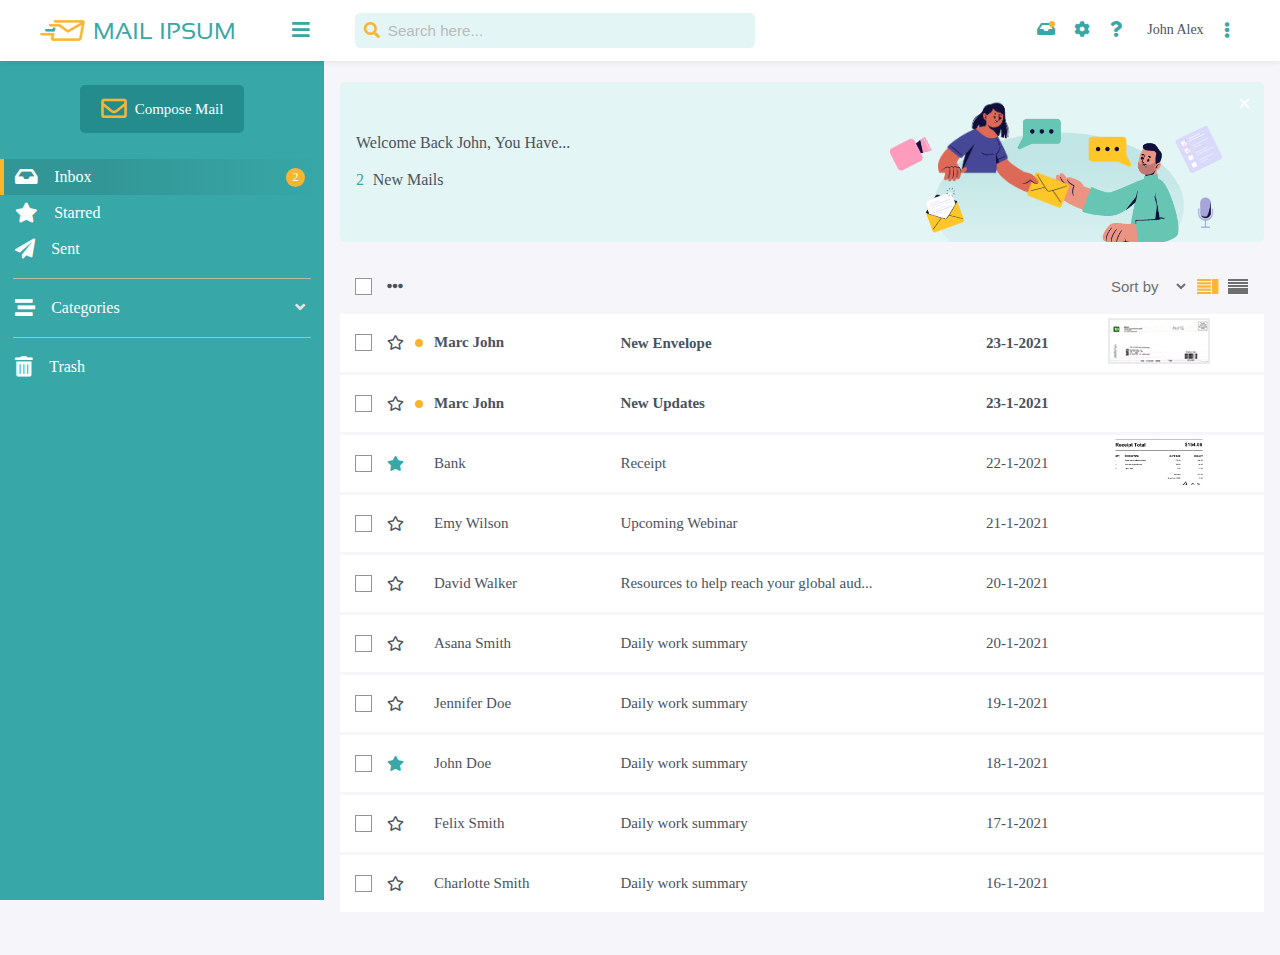
==== index.html @ b6749c0c "first commit" ====
<!DOCTYPE html>
<html lang="en" dir="ltr">

<head>
    <meta charset="UTF-8">
    <meta http-equiv="X-UA-Compatible" content="IE=edge">
    <meta name="viewport" content="width=device-width, initial-scale=1.0">
    <link rel="stylesheet" href="./Style/index.css" />
    <link rel="stylesheet" href="./Assets/fontawesome-free-5.15.4-web/css/all.min.css" />
    <title>Mail Ipsum</title>
</head>

<body>  
    <!-- app root -->
    <div id="app">
            <!-- header -->
            <header class="header">
                <div class="header--inner flex-row-center">
                    <div class="logo--box flex-row-center">
                        <div class="logo--box--inner flex-row">
                            <img class="logo" src="./Assets/Electron-Builder.png" alt="logo" />
                            <span>Mail Ipsum</span>  
                        </div>
                        <label class="nav--toggler with__active__effect" type="checkbox" for="navToggler" name="navToggler">
                            <i class="fas fa-bars"></i>
                        </label>
                    </div>
                    <div class="header--toolbox--nav flex-row">
                        <div class="header--middle flex-row-center">
                            <form class="search--bar">
                                <i class="fas fa-search"></i>
                                <input type="text" autocomplete="true" spellcheck="true" id="searchBar" placeholder="Search here..." />
                            </form>
                        </div>
                        <div class="header--right flex-row-center">
                            <nav class="header--nav">
                                <ul class="flex-row-center">
                                    <li><a href="#"><i class="fas fa-inbox notified"></i></a></li>
                                    <li><a href="#"><i class="fas fa-cog"></i></a></li>
                                    <li><a href="#"><i class="fas fa-question"></i></a></li>
                                </ul>
                            </nav>
                            <div class="user--info flex-row-center">
                                <span>John Alex</span>
                                <i class="fas fa-ellipsis-v with__active__effect"></i>
                            </div>
                        </div>  
                    </div>
                </div>
            </header> 

        <main id="appLayout" class="flex-row">
                <!-- nav toggler -->
                <input type="checkbox" id="navToggler" name="navToggler" />
            <!-- sidebar -->
            <aside id="sidebar">
                <div class="sidebar--top">
                    <div class="sidebar--top--inner flex-row">
                        <button><i class="far fa-envelope"></i> <span>Compose Mail</span></button>   
                    </div>
                </div>
                <nav class="sidebar--nav">
                    <ul class="nav--group">
                        <li class="active__route">
                            <a href="#">
                                <i class="fas fa-inbox"></i>
                                <span>Inbox</span>
                            </a>
                            <span class="notifications__count"><i>2</i></span>
                        </li>
                        <li>
                            <a href="#">
                                <i class="fas fa-star"></i>
                                <span>Starred</span>
                            </a>
                            <span class="notifications__count"></span>
                        </li>
                        <li>
                            <a href="#">
                                <i class="fas fa-paper-plane"></i>
                                <span>Sent</span>
                            </a>
                            <span class="notifications__count"></span>
                        </li>
                    </ul>
                    <div class="nav--divider"></div>
                    <ul class="nav--group">
                        <li class="collapsable--nav--list">
                            <div id="categoriesCollapser" class="flex-row-center">
                                    <a href="#">
                                        <i class="fas fa-stream"></i> 
                                        <span>Categories</span>
                                    </a>
                                    <span >
                                       <span class="notifications__count"></span>  
                                       <i class="fas fa-angle-down categories--expansion--indicator"></i>    
                                    </span>
                            </div>

                            <ul class="categories--nested--list">
                                <li><a href="#">social</a></li>
                                <li><a href="#">updates</a></li>
                                <li><a href="#">Forums</a></li>
                                <li><a href="#">Promotions</a></li>
                            </ul>
                        </li>
                    </ul>
                    <div class="nav--divider"></div>
                    <ul class="nav--group">
                        <li>
                            <a href="#">
                                <i class="fas fa-trash-alt"></i>
                                <span>Trash</span>
                            </a>
                            <span class="notifications__count"></span>
                        </li>
                    </ul>
                </nav>
            </aside>
            <!-- screens -->
            <section id="screens">
                <div class="screens--inner">
                    <!-- message alert -->
                    <div class="msg--alert flex-row"> 
                        <span class="close__alert">&times;</span>
                        <div class="message--text">
                            <p>
                                <strong>Welcome Back John,</strong>
                                You have...
                            </p>
                            <br />
                            <p>
                                <strong class="highlight">2</strong>  
                                New Mails
                            </p>
                        </div>
                        <div class="message--art">
                            <div class="art--circle">
                                <img class="art__msg__woman" alt="" src="./Assets/958ec0eab3eb37adb05990e3848cdf75.png"/>
                                <img class="art__msg__man" alt="" src="./Assets/060139968bece9aef2ef6c5a37c07486.png"/>
                                <img class="art__woman" alt="" src="./Assets/531dca65ab46dd3497db791d394683af.png"/>
                                <img class="art__man" alt="" src="./Assets/079ce535c5fac0b1ce00e9073f31480f.png"/>
                                <img class="art__msg__evelope" alt="" src="./Assets/a2243d018b46805623d3606b695251f4.png"/>
                                <img class="art__cam" alt="" src="./Assets/89f99aacda6576ec91ab957ff9654a57.png"/>
                                <img class="art__notes" alt="" src="./Assets/7ec743c0b4843f529fd54a1ffdb56cbe.png">
                                <img class="art__mic" alt="" src="./Assets/1afcfb9bcef2c232f504c30275015518.png">
                            </div>
                        </div>
                    </div>
                    <!-- grid -->
                    <div id="grid">
                        <div class="grid--inner">
                            <div class="grid--header grid-row flex-row">
                                <div class="gr--header--left flex-row-center">
                                    <input type="checkbox" name="grid--checkbox" />
                                    <i class="fas fa-ellipsis-h"></i>
                                </div>
                                <div class="gr--header--right flex-row-center">
                                    <select >
                                        <option disabled selected>Sort by</option>
                                        <option>option #1</option>
                                        <option>option #2</option>
                                    </select>
                                    <div class="sort--btns flex-row">
                                        <a href="./index.html">
                                            <img src="./Assets/e0958343efb0f6c6346195f4654121c8.png" alt="sort up"/> 
                                        </a>
                                       <a href="./Static/index2.html">
                                            <img src="./Assets/641b4a4e8b73e8cda65ac38c469f146d.png" alt="sort down"/>
                                       </a>
                                    </div>
                                </div>
                            </div>
                            <div >
                                <table id="gridData">
                                    <tbody data-grid-type="1" class="grid--body">
                                          <!-- data is statically generated from fixtures -->
                                    </tbody>
                                </table>
                            </div>
                        </div>
                    </div>
                </div>
            </section>
        </main>  

    </div>
    <!-- Scripts -->
    <script defer src="./Scripts/script.js" ></script>
</body>

</html>
---- Style/index.css ----
@import url(../Assets/Fonts/fonts.css);
* {
  padding: 0;
  margin: 0;
}

*,
*:before,
*:after {
  -webkit-box-sizing: border-box;
          box-sizing: border-box;
}

html {
  line-height: 1.15;
  -webkit-text-size-adjust: 100%;
}

html,
body {
  height: 100%;
  width: 100%;
}

body,
#app {
  background-color: var(--more-lighter-gray);
  -webkit-user-select: none;
     -moz-user-select: none;
      -ms-user-select: none;
          user-select: none;
  min-height: 100vh;
  overflow-x: hidden;
  font-family: Fira Sans, sans-serif;
}

/* Root */
:root {
  /* Paddings */
  --desktop-padding-top: 80px;
  --desktop-padding-bottom: 30px;
  --padding-sides: 9vw;
  /* margins */
  --default-layout-size: 324px;
  --minimized-layout-size: 50px;
  --player-height-size: 80px;
  /* heights */
  --height-header: 50px;
  /* colors */
  --primary-clr: #38A7A7;
  --secondary-clr: #E4F5F5;
  --tertiary-clr: #F9B52E;
  --quaternary-clr: #ffffff;
  --dark-gray: #B8B8B8;
  --ultra-white: #fff;
  --ultra-black: #000;
  --gray: #dbdbdb;
  --light-gray: #bababa;
  --lighter-gray: #e4e4e4;
  --more-lighter-gray: #F6F6FA;
  --text-gray: #74706b;
  --text-black: #4a525f;
  --text-dark-black: #363636;
  --dark-green: #248C8C;
  --light-red: #ed4956;
  --light-primary-clr: rgba(49, 194, 124, 0.12);
  --transparent-black: rgba(0, 0, 0, 0.1);
  --dark-yellow: rgb(66, 62, 3);
  /* letter spacing */
  --spacing: 0.25rem;
  /* border radius */
  --radius: 0.5rem;
  --radius-curved: 1.5rem;
  --main-radius: 5px;
  /* font-sizes */
  /* static */
  --font-size-sm: 14px;
  /* responsize */
  --font-size-x-small: 0.75em;
  --font-size-small: 0.875em;
  --font-size-medium: 0.95em;
  --font-size-medium-x: 1.2em;
  --font-size-large: 1.25em;
  --font-size-x-large: 1.5em;
  --font-size-xx-large: 1.6rem;
  --font-size-xxx-large: 1.8em;
  /* font weights */
  --font-weight: 400;
  --font-weight-medium: 500;
  --font-weight-heavy: 700;
  --font-weight-x-heavy: 900;
  /* font families */
  --font-fam-main: serif;
  /* transitions */
  --transition-mild: 500ms ease all;
  --transition-medium: all 1s ease;
  --transition-normal: all 0.3s linear;
  --row-transition-3s: 0.3s linear;
  --row-transition-2s: 0.2s linear;
  /* font families */
  --main-font-fam: "Roboto", "sans-serif";
  --sansation-font-fam: "Sansation", "sans-serif";
  /* shadows */
  --header-shadow: 0 1px 6px rgba(0, 0, 0, 0.08);
  --slight-shadow: 0 1px 15px rgba(0, 0, 0, 0.08);
  --light-shadow: 0 5px 15px rgba(0, 0, 0, 0.1);
  --dark-shadow: 0 5px 15px rgba(0, 0, 0, 0.2);
  /* z-index's */
  --z-header-close-btn: 10;
  --z-header: 150;
  --z-sidebar: 100;
  --z-modal-backdrop: 300;
  --z-modal-inner: 350;
}

/* themes */
/* Global classes */
img {
  overflow: hidden;
}

h1,
h2,
h3,
h4,
h5,
h6 {
  font-style: normal;
  font-family: var(--main-font-fam);
  margin-top: 0;
}

h1,
h2,
h3,
h4,
h5,
h6,
p,
strong,
span,
i {
  font-family: var(--main-font-fam);
  color: var(--text-black);
}

.modal--backdrop {
  position: fixed;
  inset: 0 0;
  width: 100%;
  height: 100vh;
  background-color: rgba(0, 0, 0, 0.5);
}

.flex-row {
  display: -webkit-box;
  display: -ms-flexbox;
  display: flex;
  -webkit-box-orient: horizontal;
  -webkit-box-direction: normal;
      -ms-flex-direction: row;
          flex-direction: row;
}

.flex-row-center {
  display: -webkit-box;
  display: -ms-flexbox;
  display: flex;
  -webkit-box-orient: horizontal;
  -webkit-box-direction: normal;
      -ms-flex-direction: row;
          flex-direction: row;
  -webkit-box-align: center;
      -ms-flex-align: center;
          align-items: center;
}

.flex-column {
  display: -webkit-box;
  display: -ms-flexbox;
  display: flex;
  -webkit-box-orient: vertical;
  -webkit-box-direction: normal;
      -ms-flex-direction: column;
          flex-direction: column;
}

.disabled {
  cursor: not-allowed;
  opacity: 0.5;
}

.with__active__effect:active {
  background-color: var(--secondary-clr);
  border-radius: 0.2rem;
}

.highlight {
  color: var(--primary-clr);
}

table {
  border-collapse: collapse;
  margin: 0;
  padding: 0;
  width: 100%;
}

/* --xx-- Global classes end --xx-- */
#app #navToggler {
  display: none;
}

#app #navToggler:checked + aside#sidebar {
  width: var(--minimized-layout-size) !important;
}

@media only screen and (min-width: 670px) {
  #app #navToggler:checked + aside#sidebar .sidebar--nav .nav--group span, #app #navToggler:checked + aside#sidebar .sidebar--top .sidebar--top--inner {
    display: none;
  }
  #app #navToggler:checked + aside#sidebar .categories--nested--list.expanded {
    height: 0;
  }
}

#app header.header {
  position: fixed;
  top: 0;
  width: 100%;
  left: 0;
  z-index: var(--z-header);
  -webkit-box-shadow: var(--header-shadow);
          box-shadow: var(--header-shadow);
}

#app header.header .header--inner {
  margin-right: 0rem;
  width: 100%;
  width: 100%;
  padding: 0.8rem 2.5rem;
  background-color: var(--quaternary-clr);
}

#app header.header .header--inner .header--toolbox--nav {
  width: 100%;
  -webkit-box-align: center;
      -ms-flex-align: center;
          align-items: center;
  -webkit-box-pack: justify;
      -ms-flex-pack: justify;
          justify-content: space-between;
}

#app header.header .header--inner .nav--toggler {
  cursor: pointer;
  display: -ms-grid;
  display: grid;
  place-content: center;
  padding: 0.1rem 0.5rem;
  margin-right: 0.3rem;
}

#app header.header .header--inner .nav--toggler i {
  font-size: var(--font-size-large);
  color: var(--primary-clr);
}

#app header.header .header--inner .logo--box {
  width: 300px;
  -webkit-box-align: center;
      -ms-flex-align: center;
          align-items: center;
}

#app header.header .header--inner .logo--box .logo--box--inner {
  margin-right: 3rem;
}

#app header.header .header--inner .logo--box .logo--box--inner img.logo {
  margin-right: 0.5rem;
  width: 45px;
  -o-object-fit: contain;
     object-fit: contain;
}

#app header.header .header--inner .logo--box .logo--box--inner span {
  white-space: nowrap;
  font-weight: 500;
  color: var(--primary-clr);
  text-transform: uppercase;
  font-size: var(--font-size-x-large);
  font-family: var(--sansation-font-fam);
}

#app header.header .header--middle {
  -ms-flex-item-align: start;
      align-self: flex-start;
}

#app header.header .header--middle .search--bar {
  width: 100%;
  position: relative;
}

#app header.header .header--middle .search--bar i.fa-search {
  position: absolute;
  top: 50%;
  -webkit-transform: translate(0, -50%);
          transform: translate(0, -50%);
  left: 0.6rem;
  color: var(--tertiary-clr);
}

#app header.header .header--middle .search--bar input#searchBar {
  width: 400px;
  padding: 0.5rem 0.5rem 0.5rem 2rem;
  background-color: var(--secondary-clr);
  border: none;
  border-radius: var(--main-radius);
  font-size: var(--font-size-medium);
  border: 1px solid transparent;
  -webkit-transition: var(--row-transition-3s);
  transition: var(--row-transition-3s);
  -webkit-transition-property: border-color;
  transition-property: border-color;
  color: var(--text-black);
}

#app header.header .header--middle .search--bar input#searchBar::-webkit-input-placeholder {
  color: var(--light-gray);
  font-weight: var(--font-weight-medium);
}

#app header.header .header--middle .search--bar input#searchBar:-ms-input-placeholder {
  color: var(--light-gray);
  font-weight: var(--font-weight-medium);
}

#app header.header .header--middle .search--bar input#searchBar::-ms-input-placeholder {
  color: var(--light-gray);
  font-weight: var(--font-weight-medium);
}

#app header.header .header--middle .search--bar input#searchBar::placeholder {
  color: var(--light-gray);
  font-weight: var(--font-weight-medium);
}

#app header.header .header--middle .search--bar input#searchBar:hover {
  border-color: var(--gray);
}

#app header.header .header--middle .search--bar input#searchBar:focus {
  outline: none;
  border-color: var(--primary-clr);
}

#app header.header .header--right .header--nav {
  margin-right: 1rem;
}

#app header.header .header--right .header--nav ul {
  padding: 0;
  list-style: none;
}

#app header.header .header--right .header--nav ul li {
  padding: 0;
}

#app header.header .header--right .header--nav ul li a {
  padding: 0.7rem 0.6rem;
  margin-right: 0.2rem;
  color: var(--primary-clr);
}

#app header.header .header--right .header--nav ul li a:last-of-type {
  margin-right: 0;
}

#app header.header .header--right .header--nav ul li a i {
  color: inherit;
}

#app header.header .header--right .header--nav ul li a:hover {
  -webkit-filter: brightness(1.1);
          filter: brightness(1.1);
}

#app header.header .header--right .header--nav ul li a i.notified {
  position: relative;
}

#app header.header .header--right .header--nav ul li a i.notified::after {
  content: "";
  position: absolute;
  top: 0;
  right: 0;
  border-radius: 50%;
  width: 6px;
  height: 6px;
  background-color: var(--tertiary-clr);
}

#app header.header .header--right .header--nav ul li:active {
  background-color: var(--secondary-clr);
  border-radius: 0.2rem;
}

#app header.header .header--right .user--info span {
  margin-right: 0.7rem;
  text-transform: capitalize;
  font-size: var(--font-size-sm);
}

#app header.header .header--right .user--info i {
  padding: 0.2rem 0.6rem;
  cursor: pointer;
  color: var(--primary-clr);
}

#app #appLayout {
  padding: 0;
}

#app #appLayout #sidebar {
  overflow: auto hidden;
  width: var(--default-layout-size);
  height: 100vh;
  background-color: var(--primary-clr);
  position: fixed;
  top: 0;
  left: 0;
  -webkit-transition: 0.3s linear;
  transition: 0.3s linear;
  -webkit-transition-property: width, background-color;
  transition-property: width, background-color;
  z-index: var(--z-sidebar);
  padding: calc(var(--height-header) + 1rem) 0 1rem 0rem;
}

#app #appLayout #sidebar .sidebar--top {
  min-height: 40px;
}

#app #appLayout #sidebar .sidebar--top .sidebar--top--inner {
  padding: 1.2rem;
  -webkit-box-align: center;
      -ms-flex-align: center;
          align-items: center;
  -webkit-box-pack: center;
      -ms-flex-pack: center;
          justify-content: center;
}

#app #appLayout #sidebar .sidebar--top .sidebar--top--inner button {
  cursor: pointer;
  display: -webkit-box;
  display: -ms-flexbox;
  display: flex;
  -webkit-box-align: center;
      -ms-flex-align: center;
          align-items: center;
  border: none;
  border-radius: var(--main-radius);
  -webkit-transition: var(--row-transition-3s);
  transition: var(--row-transition-3s);
  -webkit-transition-property: -webkit-filter;
  transition-property: -webkit-filter;
  transition-property: filter;
  transition-property: filter, -webkit-filter;
  white-space: nowrap;
  text-overflow: ellipsis;
  overflow: hidden;
  max-width: 100%;
  background-color: var(--dark-green);
  padding: 0.7rem 1.3rem;
}

#app #appLayout #sidebar .sidebar--top .sidebar--top--inner button i {
  color: var(--tertiary-clr);
  margin-right: 0.5rem;
  font-size: var(--font-size-xx-large);
}

#app #appLayout #sidebar .sidebar--top .sidebar--top--inner button span {
  text-transform: capitalize;
  font-size: 15px;
  color: var(--ultra-white);
}

#app #appLayout #sidebar .sidebar--top .sidebar--top--inner button:hover {
  -webkit-filter: brightness(0.92);
          filter: brightness(0.92);
}

#app #appLayout #sidebar .sidebar--nav .nav--divider {
  background-color: var(--dark-gray);
  height: 1px;
  width: 92%;
  margin: 0.3rem auto 0.3rem;
}

#app #appLayout #sidebar .sidebar--nav ul.nav--group {
  padding: 0.4rem 0 0.4rem;
  list-style: none;
}

#app #appLayout #sidebar .sidebar--nav ul.nav--group li {
  cursor: pointer;
  border-left: 4px solid transparent;
  display: -webkit-box;
  display: -ms-flexbox;
  display: flex;
  -webkit-box-align: center;
      -ms-flex-align: center;
          align-items: center;
  -webkit-box-pack: justify;
      -ms-flex-pack: justify;
          justify-content: space-between;
  padding: 0.5rem 0.6rem 0.5rem 0.7rem;
  -webkit-transition: var(--row-transition-3s);
  transition: var(--row-transition-3s);
  -webkit-transition-property: background, border-color;
  transition-property: background, border-color;
}

#app #appLayout #sidebar .sidebar--nav ul.nav--group li a {
  display: -webkit-box;
  display: -ms-flexbox;
  display: flex;
  -webkit-box-align: center;
      -ms-flex-align: center;
          align-items: center;
  color: var(--ultra-white);
  text-decoration: none;
}

#app #appLayout #sidebar .sidebar--nav ul.nav--group li a i {
  margin-right: 1rem;
  color: inherit;
  font-size: var(--font-size-large);
}

#app #appLayout #sidebar .sidebar--nav ul.nav--group li a span {
  text-transform: capitalize;
  color: inherit;
}

#app #appLayout #sidebar .sidebar--nav ul.nav--group li:hover {
  background-color: rgba(229, 245, 245, 0.1);
}

#app #appLayout #sidebar .sidebar--nav ul.nav--group li .notifications__count {
  margin-right: 0.6rem;
}

#app #appLayout #sidebar .sidebar--nav ul.nav--group li .notifications__count i {
  border-radius: 50%;
  font-style: normal;
  text-align: center;
  padding: 0.150rem 0.4rem;
  background-color: var(--tertiary-clr);
  color: var(--ultra-white);
  font-size: var(--font-size-x-small);
}

#app #appLayout #sidebar .sidebar--nav ul.nav--group li.active__route {
  border-left-color: var(--tertiary-clr);
  background: -webkit-gradient(linear, left top, right top, color-stop(30%, rgba(0, 0, 0, 0.1)), to(#38a7a7));
  background: linear-gradient(to right, rgba(0, 0, 0, 0.1) 30%, #38a7a7);
}

#app #appLayout #sidebar .sidebar--nav ul.nav--group li.collapsable--nav--list {
  display: block;
  width: 100%;
}

#app #appLayout #sidebar .sidebar--nav ul.nav--group li.collapsable--nav--list:hover {
  background-color: transparent;
}

#app #appLayout #sidebar .sidebar--nav ul.nav--group li.collapsable--nav--list #categoriesCollapser {
  -webkit-box-pack: justify;
      -ms-flex-pack: justify;
          justify-content: space-between;
}

#app #appLayout #sidebar .sidebar--nav ul.nav--group li.collapsable--nav--list #categoriesCollapser .categories--expansion--indicator {
  padding: 0rem 0.6rem;
  color: var(--lighter-gray);
  -webkit-transition: -webkit-transform var(--row-transition-2s);
  transition: -webkit-transform var(--row-transition-2s);
  transition: transform var(--row-transition-2s);
  transition: transform var(--row-transition-2s), -webkit-transform var(--row-transition-2s);
}

#app #appLayout #sidebar .sidebar--nav ul.nav--group li.collapsable--nav--list .categories--nested--list {
  -webkit-transition: var(--row-transition-3s);
  transition: var(--row-transition-3s);
  -webkit-transition-property: height;
  transition-property: height;
  padding-left: 1.3rem;
  height: 0;
  overflow: hidden;
}

#app #appLayout #sidebar .sidebar--nav ul.nav--group li.collapsable--nav--list .categories--nested--list li {
  text-transform: capitalize;
}

#app #appLayout #sidebar .sidebar--nav ul.nav--group li.collapsable--nav--list .categories--nested--list li:first-child {
  margin-top: 0.6rem;
}

#app #appLayout #sidebar .sidebar--nav ul.nav--group li.collapsable--nav--list ul.categories--nested--list.expanded {
  height: auto;
}

#app #appLayout section#screens {
  width: 100%;
  display: block;
  position: relative;
  padding-top: calc(var(--height-header) + 1rem);
  margin-left: var(--default-layout-size);
  min-height: 100vh;
  -webkit-transition: var(--row-transition-3s);
  transition: var(--row-transition-3s);
  -webkit-transition-property: margin-left, background-color;
  transition-property: margin-left, background-color;
}

#app #appLayout section#screens .screens--inner {
  width: 100%;
  padding: 1rem;
}

#app #appLayout section#screens .screens--inner .msg--alert {
  position: relative;
  padding: 0.4rem 1rem;
  width: 100%;
  -webkit-box-align: center;
      -ms-flex-align: center;
          align-items: center;
  -webkit-box-pack: justify;
      -ms-flex-pack: justify;
          justify-content: space-between;
  -ms-flex-wrap: wrap;
      flex-wrap: wrap;
  background-color: var(--secondary-clr);
  border-radius: var(--main-radius);
  overflow: hidden;
}

#app #appLayout section#screens .screens--inner .msg--alert .close__alert {
  cursor: pointer;
  z-index: var(--z-header-close-btn);
  position: absolute;
  top: 0.5rem;
  color: var(--ultra-white);
  right: 0.8rem;
  font-size: var(--font-size-x-large);
  font-weight: var(--font-weight-heavy);
}

#app #appLayout section#screens .screens--inner .msg--alert .message--text p {
  text-transform: capitalize;
  font-weight: 300;
}

#app #appLayout section#screens .screens--inner .msg--alert .message--text .highlight {
  margin-right: 0.3rem;
}

#app #appLayout section#screens .screens--inner .msg--alert .message--art {
  position: relative;
  min-height: 147px;
}

#app #appLayout section#screens .screens--inner .msg--alert .message--art .art--circle {
  position: absolute;
  bottom: -50%;
  -webkit-transform: translate(0, -20%);
          transform: translate(0, -20%);
  width: 250px;
  height: 100%;
  right: 4rem;
  border-radius: 50%;
  background: -webkit-gradient(linear, left top, left bottom, color-stop(20%, rgba(56, 167, 167, 0.2)), to(#e4f5f5));
  background: linear-gradient(to bottom, rgba(56, 167, 167, 0.2) 20%, #e4f5f5);
}

#app #appLayout section#screens .screens--inner .msg--alert .message--art .art--circle img {
  -o-object-fit: contain;
     object-fit: contain;
}

#app #appLayout section#screens .screens--inner .msg--alert .message--art .art--circle .art__woman, #app #appLayout section#screens .screens--inner .msg--alert .message--art .art--circle .art__man, #app #appLayout section#screens .screens--inner .msg--alert .message--art .art--circle .art__msg__woman, #app #appLayout section#screens .screens--inner .msg--alert .message--art .art--circle .art__msg__man, #app #appLayout section#screens .screens--inner .msg--alert .message--art .art--circle .art__msg__evelope, #app #appLayout section#screens .screens--inner .msg--alert .message--art .art--circle .art__cam, #app #appLayout section#screens .screens--inner .msg--alert .message--art .art--circle .art__notes, #app #appLayout section#screens .screens--inner .msg--alert .message--art .art--circle .art__mic {
  position: absolute;
}

#app #appLayout section#screens .screens--inner .msg--alert .message--art .art--circle .art__woman, #app #appLayout section#screens .screens--inner .msg--alert .message--art .art--circle .art__man {
  width: 131px;
}

#app #appLayout section#screens .screens--inner .msg--alert .message--art .art--circle .art__msg__woman, #app #appLayout section#screens .screens--inner .msg--alert .message--art .art--circle .art__msg__man {
  width: 50px;
}

#app #appLayout section#screens .screens--inner .msg--alert .message--art .art--circle .art__msg__woman {
  top: -20px;
  left: 80px;
}

#app #appLayout section#screens .screens--inner .msg--alert .message--art .art--circle .art__msg__man {
  top: 0;
  right: 50px;
}

#app #appLayout section#screens .screens--inner .msg--alert .message--art .art--circle .art__woman {
  top: -30px;
  left: 4px;
  z-index: 10;
}

#app #appLayout section#screens .screens--inner .msg--alert .message--art .art--circle .art__cam {
  top: 0;
  left: -45px;
  -webkit-transform: rotate(-27deg);
          transform: rotate(-27deg);
  width: 42px;
}

#app #appLayout section#screens .screens--inner .msg--alert .message--art .art--circle .art__msg__evelope {
  position: absolute;
  width: 37px;
  -webkit-transform: rotate(-20deg);
          transform: rotate(-20deg);
  left: -10px;
  bottom: 50px;
}

#app #appLayout section#screens .screens--inner .msg--alert .message--art .art--circle .art__man {
  right: 4px;
  z-index: 15px;
  bottom: 32px;
}

#app #appLayout section#screens .screens--inner .msg--alert .message--art .art--circle .art__notes {
  width: 42px;
  -webkit-transform: rotate(-26deg);
          transform: rotate(-26deg);
  top: -5px;
  right: -35px;
}

#app #appLayout section#screens .screens--inner .msg--alert .message--art .art--circle .art__mic {
  width: 17px;
  bottom: 50px;
  right: -30px;
}

#app #appLayout section#screens .screens--inner #grid {
  margin-top: 1.3rem;
  padding-bottom: 1.5rem;
}

#app #appLayout section#screens .screens--inner #grid .grid--inner .grid--header {
  color: #6F6F6F;
  background-color: transparent;
  -webkit-box-align: center;
      -ms-flex-align: center;
          align-items: center;
  -webkit-box-pack: justify;
      -ms-flex-pack: justify;
          justify-content: space-between;
  -ms-flex-wrap: wrap;
      flex-wrap: wrap;
  gap: 10px 0;
}

#app #appLayout section#screens .screens--inner #grid .grid--inner .grid--header .gr--header--left {
  color: #6F6F6F;
  -ms-flex-wrap: wrap;
      flex-wrap: wrap;
  gap: 10px 0;
}

#app #appLayout section#screens .screens--inner #grid .grid--inner .grid--header .gr--header--left .upper--toolbox {
  margin-right: 0.7rem;
}

#app #appLayout section#screens .screens--inner #grid .grid--inner .grid--header .gr--header--left .upper--toolbox img, #app #appLayout section#screens .screens--inner #grid .grid--inner .grid--header .gr--header--left .upper--toolbox span {
  cursor: pointer;
}

#app #appLayout section#screens .screens--inner #grid .grid--inner .grid--header .gr--header--left .upper--toolbox img {
  width: 16px;
  margin-right: 0.4rem;
  -o-object-fit: contain;
     object-fit: contain;
}

#app #appLayout section#screens .screens--inner #grid .grid--inner .grid--header .gr--header--left .upper--toolbox span {
  font-size: 15px;
  font-weight: var(--font-weight);
  text-transform: capitalize;
}

#app #appLayout section#screens .screens--inner #grid .grid--inner .grid--header .gr--header--right select {
  background: none;
  border: none;
  font-size: 15px;
  font-weight: var(--font-weight);
  color: inherit;
}

#app #appLayout section#screens .screens--inner #grid .grid--inner .grid--header .gr--header--right .sort--btns {
  -webkit-box-align: center;
      -ms-flex-align: center;
          align-items: center;
  margin-left: 0.5rem;
}

#app #appLayout section#screens .screens--inner #grid .grid--inner .grid--header .gr--header--right .sort--btns a {
  display: inline-block;
  cursor: pointer;
  height: 15px;
  background-color: transparent;
  border: none;
  margin-right: 0.5rem;
}

#app #appLayout section#screens .screens--inner #grid .grid--inner .grid--header .gr--header--right .sort--btns a:last-of-type {
  margin-right: 0;
}

#app #appLayout section#screens .screens--inner #grid .grid--inner .grid--header .gr--header--right .sort--btns a img {
  height: 100%;
  -o-object-fit: contain;
     object-fit: contain;
}

#app #appLayout section#screens .screens--inner #grid .grid--inner .fa-ellipsis-h {
  cursor: pointer;
}

#app #appLayout section#screens .screens--inner #grid .grid--inner .grid--td--inner {
  display: -webkit-box;
  display: -ms-flexbox;
  display: flex;
  -webkit-box-orient: horizontal;
  -webkit-box-direction: normal;
      -ms-flex-direction: row;
          flex-direction: row;
  -webkit-box-align: center;
      -ms-flex-align: center;
          align-items: center;
}

#app #appLayout section#screens .screens--inner #grid .grid--inner .grid-row {
  padding: 0.9rem 1rem;
}

#app #appLayout section#screens .screens--inner #grid .grid--inner .grid-row input[type="checkbox"] {
  margin-right: 1rem;
  width: 15px;
  height: 15px;
  -webkit-appearance: none;
     -moz-appearance: none;
          appearance: none;
  outline: 1px solid #949494;
  -webkit-box-shadow: none;
          box-shadow: none;
  font-size: 2em;
  background-color: var(--ultra-white);
}

#app #appLayout section#screens .screens--inner #grid .grid--inner .grid-row input[type="checkbox"]:checked {
  background-color: var(--tertiary-clr);
  outline-color: var(--tertiary-clr);
  position: relative;
}

#app #appLayout section#screens .screens--inner #grid .grid--inner .grid-row input[type="checkbox"]:checked:after {
  content: '\2713';
  color: white;
  position: absolute;
  top: 50%;
  left: 50%;
  -webkit-transform: translate(-50%, -50%);
          transform: translate(-50%, -50%);
  line-height: 1rem;
  font-size: 1.3rem;
  text-align: center;
}

#app #appLayout section#screens .screens--inner #grid .grid--inner #gridData {
  width: 100%;
  padding: 0;
  margin-top: 0.2rem;
}

#app #appLayout section#screens .screens--inner #grid .grid--inner #gridData .grid--body .grid__item {
  -webkit-transition: background-color var(--row-transition-3s);
  transition: background-color var(--row-transition-3s);
  font-size: 15px;
  line-height: 17.5px;
  border-bottom: 3px solid var(--more-lighter-gray);
  background-color: var(--ultra-white);
}

#app #appLayout section#screens .screens--inner #grid .grid--inner #gridData .grid--body .grid__item .favoried {
  color: var(--primary-clr);
}

#app #appLayout section#screens .screens--inner #grid .grid--inner #gridData .grid--body .grid__item:first-of-type {
  border-radius: 3px 3px 0 0;
}

#app #appLayout section#screens .screens--inner #grid .grid--inner #gridData .grid--body .grid__item:last-of-type {
  border-radius: 0 0 3px 3px;
}

#app #appLayout section#screens .screens--inner #grid .grid--inner #gridData .grid--body .grid__item .new--email--container {
  width: 30px;
  display: -ms-grid;
  display: grid;
  place-content: center;
}

#app #appLayout section#screens .screens--inner #grid .grid--inner #gridData .grid--body .grid__item .new--email--container .new__email {
  position: relative;
}

#app #appLayout section#screens .screens--inner #grid .grid--inner #gridData .grid--body .grid__item .new--email--container .new__email::after {
  content: "";
  position: absolute;
  inset: 50% 50%;
  -webkit-transform: translate(-50%, -50%);
          transform: translate(-50%, -50%);
  border-radius: 50%;
  width: 8px;
  height: 8px;
  background-color: var(--tertiary-clr);
}

#app #appLayout section#screens .screens--inner #grid .grid--inner #gridData .grid--body .grid__item img.attachment__img {
  width: 102px;
  height: 46px;
  -o-object-fit: cover;
     object-fit: cover;
}

#app #appLayout section#screens .screens--inner #grid .grid--inner #gridData .grid--body .grid__item.checked__item {
  background-color: var(--secondary-clr);
}

#app #appLayout section#screens .screens--inner #grid .grid--inner #gridData .grid--body[data-grid-type="1"] .grid__item:nth-child(1), #app #appLayout section#screens .screens--inner #grid .grid--inner #gridData .grid--body[data-grid-type="1"] .grid__item:nth-child(2) {
  font-weight: 600;
}

#app #appLayout section#screens .screens--inner #grid .grid--inner .reply--grid {
  width: 100%;
  gap: 0.8rem 10px;
  -webkit-box-flex: 0;
      -ms-flex: 0 90rem;
          flex: 0 90rem;
}

#app #appLayout section#screens .screens--inner #grid .grid--inner .reply--grid .new--email--container {
  display: none !important;
}

#app #appLayout section#screens .screens--inner #grid .grid--inner .reply--grid table#gridData {
  -ms-flex-preferred-size: 40%;
      flex-basis: 40%;
}

#app #appLayout section#screens .screens--inner #grid .grid--inner .reply--grid table thead {
  border: none;
  clip: rect(0 0 0 0);
  height: 1px;
  margin: -1px;
  overflow: hidden;
  padding: 0;
  position: absolute;
  width: 1px;
}

#app #appLayout section#screens .screens--inner #grid .grid--inner .reply--grid table tr {
  display: block;
  margin-bottom: .2em;
}

#app #appLayout section#screens .screens--inner #grid .grid--inner .reply--grid td.grid-td {
  height: auto;
}

#app #appLayout section#screens .screens--inner #grid .grid--inner .reply--grid table td {
  display: block;
  font-size: .9em;
  text-align: right;
}

#app #appLayout section#screens .screens--inner #grid .grid--inner .reply--grid table td:last-child {
  border-bottom: 0;
}

#app #appLayout section#screens .screens--inner #grid .grid--inner .reply--grid .reply--envelope {
  -ms-flex-preferred-size: 80%;
      flex-basis: 80%;
  -webkit-box-align: stretch;
      -ms-flex-align: stretch;
          align-items: stretch;
  margin-top: 0.2rem;
  background-color: var(--ultra-white);
}

#app #appLayout section#screens .screens--inner #grid .grid--inner .reply--grid .reply--envelope .env--header {
  padding: 0.3rem 0.7rem;
  background-color: var(--secondary-clr);
  -webkit-box-pack: justify;
      -ms-flex-pack: justify;
          justify-content: space-between;
}

#app #appLayout section#screens .screens--inner #grid .grid--inner .reply--grid .reply--envelope .env--header p {
  font-size: 15px;
  color: var(--ultra-black);
}

#app #appLayout section#screens .screens--inner #grid .grid--inner .reply--grid .reply--envelope .env--header .env--tools img, #app #appLayout section#screens .screens--inner #grid .grid--inner .reply--grid .reply--envelope .env--header .env--tools span {
  cursor: pointer;
}

#app #appLayout section#screens .screens--inner #grid .grid--inner .reply--grid .reply--envelope .env--header .env--tools img {
  height: 17px;
  -o-object-fit: contain;
     object-fit: contain;
  margin-right: 0.7rem;
}

#app #appLayout section#screens .screens--inner #grid .grid--inner .reply--grid .reply--envelope .env--header .env--tools span {
  font-size: 25px;
  color: #C9C9C9;
}

#app #appLayout section#screens .screens--inner #grid .grid--inner .reply--grid .reply--envelope .env--body .body--top {
  -webkit-box-pack: justify;
      -ms-flex-pack: justify;
          justify-content: space-between;
  padding: 0.7rem 0.9rem;
  -ms-flex-wrap: wrap;
      flex-wrap: wrap;
  gap: 0 13px;
}

#app #appLayout section#screens .screens--inner #grid .grid--inner .reply--grid .reply--envelope .env--body .body--top .sender--info p {
  color: #6F6F6F;
}

#app #appLayout section#screens .screens--inner #grid .grid--inner .reply--grid .reply--envelope .env--body .body--top .sender--info small {
  color: #9E9E9E;
  font-size: 13px;
}

#app #appLayout section#screens .screens--inner #grid .grid--inner .reply--grid .reply--envelope .env--body .body--top .email--tools img, #app #appLayout section#screens .screens--inner #grid .grid--inner .reply--grid .reply--envelope .env--body .body--top .email--tools span {
  cursor: pointer;
}

#app #appLayout section#screens .screens--inner #grid .grid--inner .reply--grid .reply--envelope .env--body .body--top .email--tools img {
  height: 16px;
  -o-object-fit: contain;
     object-fit: contain;
  margin-right: 0.3rem;
}

#app #appLayout section#screens .screens--inner #grid .grid--inner .reply--grid .reply--envelope .env--body .body--top .email--tools span {
  color: #6F6F6F;
}

#app #appLayout section#screens .screens--inner #grid .grid--inner .reply--grid .reply--envelope .env--body .env--content {
  width: 100%;
  margin-top: 2.5rem;
  text-align: center;
}

#app #appLayout section#screens .screens--inner #grid .grid--inner .reply--grid .reply--envelope .env--body .env--content img {
  -o-object-fit: fill;
     object-fit: fill;
  width: 400px;
}

@media only screen and (max-width: 980px) {
  #app header.header div.header--middle .search--bar input#searchBar {
    width: 100%;
  }
  #app #appLayout section#screens .screens--inner .msg--alert {
    -webkit-box-orient: vertical !important;
    -webkit-box-direction: normal !important;
        -ms-flex-direction: column !important;
            flex-direction: column !important;
    -webkit-box-align: start;
        -ms-flex-align: start;
            align-items: flex-start;
    -webkit-box-pack: start;
        -ms-flex-pack: start;
            justify-content: flex-start;
  }
  #app #appLayout section#screens .screens--inner .msg--alert .message--art {
    display: none;
  }
  #app #appLayout section#screens .screens--inner .msg--alert .message--art .art--circle {
    left: 50%;
    margin: 0 auto;
  }
  #app #appLayout .reply--grid {
    width: 100%;
    -webkit-box-orient: vertical;
    -webkit-box-direction: reverse;
        -ms-flex-direction: column-reverse;
            flex-direction: column-reverse;
  }
  #app #appLayout table {
    border: 0;
  }
  #app #appLayout table thead {
    border: none;
    clip: rect(0 0 0 0);
    height: 1px;
    margin: -1px;
    overflow: hidden;
    padding: 0;
    position: absolute;
    width: 1px;
  }
  #app #appLayout table tr {
    display: block;
    margin-bottom: .2em;
  }
  #app #appLayout table td {
    display: block;
    font-size: .9em;
    text-align: right;
  }
  #app #appLayout table td:last-child {
    border-bottom: 0;
  }
}

@media only screen and (max-width: 760px) {
  :root {
    --font-size-x-large: 1.3em;
    --minimized-layout-size: 90%;
  }
  .logo--box {
    width: auto;
  }
  #app aside#sidebar#sidebar {
    width: 0;
  }
  #app section#screens#screens {
    margin-left: 0;
  }
  #app header.header .header--inner {
    width: 100%;
    padding: 0.8rem 1em;
    -webkit-box-align: start;
        -ms-flex-align: start;
            align-items: flex-start;
    gap: 0.6rem 0;
  }
  #app header.header .header--inner .logo--box {
    width: 100%;
    -webkit-box-align: start;
        -ms-flex-align: start;
            align-items: flex-start;
    -webkit-box-pack: justify;
        -ms-flex-pack: justify;
            justify-content: space-between;
  }
  #app header.header .header--inner .header--toolbox--nav {
    display: block;
  }
  #app header.header .header--inner .header--toolbox--nav .header--right {
    -webkit-box-pack: justify;
        -ms-flex-pack: justify;
            justify-content: space-between;
    padding-top: 0.6rem;
  }
  #app header.header .header--inner .header--toolbox--nav div.header--middle .search--bar input#searchBar {
    width: 100%  !important;
  }
  #app header.header .header--toolbox--nav, #app header.header .header--inner {
    -webkit-box-orient: vertical;
    -webkit-box-direction: normal;
        -ms-flex-direction: column;
            flex-direction: column;
  }
  #app #appLayout aside#sidebar, #app #appLayout section#screens {
    padding-top: 126px;
  }
  #app #appLayout aside#sidebar .sidebar--top button {
    padding: 0.6rem 1rem;
  }
  #app #appLayout section#screens .screens--inner .msg--alert {
    padding: 0.7rem 0.7rem;
  }
  #app #appLayout .env--content img {
    width: 90%;
  }
}

@media only screen and (max-width: 300px) {
  #app header.header .header--inner {
    padding: 0.8rem 0.5em;
  }
}

@media only screen and (min-width: 670px) {
  #app #appLayout aside#sidebar:hover {
    width: var(--default-layout-size) !important;
  }
  #app #appLayout aside#sidebar:hover .sidebar--nav .nav--group span, #app #appLayout aside#sidebar:hover .sidebar--top .sidebar--top--inner {
    display: -webkit-box;
    display: -ms-flexbox;
    display: flex;
  }
  #app #appLayout td.grid-td {
    padding: 0 1rem;
    height: 60px;
  }
  #app .search--bar {
    margin-left: 2rem;
  }
  #app #navToggler:checked ~ section#screens {
    margin-left: var(--minimized-layout-size) !important;
  }
}
/*# sourceMappingURL=index.css.map */
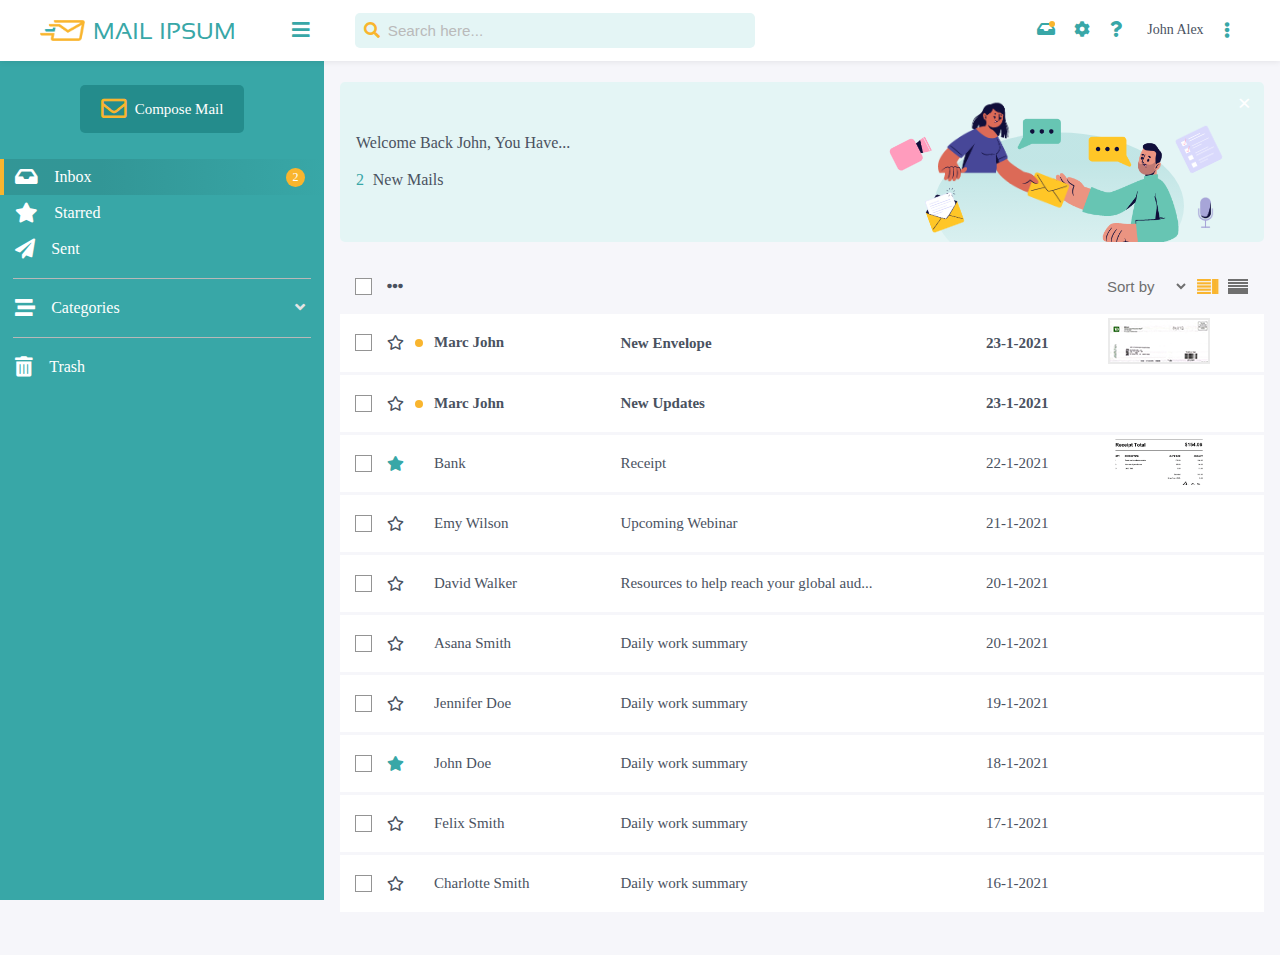
==== commit 5b74d834: "enhance seo" ====
--- a/index.html
+++ b/index.html
@@ -3,60 +3,80 @@
 
 <head>
     <meta charset="UTF-8">
-    <meta http-equiv="X-UA-Compatible" content="IE=edge">
-    <meta name="viewport" content="width=device-width, initial-scale=1.0">
+    <meta http-equiv="X-UA-Compatible" content="IE=edge,chrome=1" />
+    <meta name="viewport"
+        content="width=device-width, initial-scale=1, minimum-scale=1, maximum-scale=1, viewport-fit=cover" />
+    <link rel="shortcut icon" type="image/x-icon" sizes="192×130" href="./Assets/Electron-Builder.png" />
     <link rel="stylesheet" href="./Style/index.css" />
     <link rel="stylesheet" href="./Assets/fontawesome-free-5.15.4-web/css/all.min.css" />
+    <!-- Search Engine Optimization -->
+    <meta name="theme-color" content="#F6F6FA" />
+    <meta name="mobile-web-app-capable" content="yes" />
+    <meta name="description" content="An email template made specifically for Softxpert as an home assignment." />
+    <meta name="keywords" content="Softxpert, Mahmoud Farargy, HTML, javascript, css, task" />
+    <meta name="author" content="Mahmoud Farargy" />
+    <!-- Google / search engine tags -->
+    <meta itemprop="name" content="Mahmoud Farargy | Home task" />
+    <meta itemprop="description" content="An email template made specifically for Softxpert as an home assignment." />
+    <meta itemprop="image" content="./Assets/Screenshot/Screen Shot.png" />
+    <!-- Social media meta tags -->
+    <meta property="og:url" content="https://mahmoud-farargy.github.io/simple-mail-template" />
+    <meta property="og:locale" content="en_US">
+    <meta property="og:type" content="website">
+    <meta property="og:site_name" content="Mail Ipsum">
+    <meta property="og:title" content="Home assignment | Mahmoud Farargy | css | html " />
+    <meta property="og:image" content="./Assets/Screenshot/Screen Shot.png" />
     <title>Mail Ipsum</title>
 </head>
 
-<body>  
+<body>
     <!-- app root -->
     <div id="app">
-            <!-- header -->
-            <header class="header">
-                <div class="header--inner flex-row-center">
-                    <div class="logo--box flex-row-center">
-                        <div class="logo--box--inner flex-row">
-                            <img class="logo" src="./Assets/Electron-Builder.png" alt="logo" />
-                            <span>Mail Ipsum</span>  
-                        </div>
-                        <label class="nav--toggler with__active__effect" type="checkbox" for="navToggler" name="navToggler">
-                            <i class="fas fa-bars"></i>
-                        </label>
-                    </div>
-                    <div class="header--toolbox--nav flex-row">
-                        <div class="header--middle flex-row-center">
-                            <form class="search--bar">
-                                <i class="fas fa-search"></i>
-                                <input type="text" autocomplete="true" spellcheck="true" id="searchBar" placeholder="Search here..." />
-                            </form>
-                        </div>
-                        <div class="header--right flex-row-center">
-                            <nav class="header--nav">
-                                <ul class="flex-row-center">
-                                    <li><a href="#"><i class="fas fa-inbox notified"></i></a></li>
-                                    <li><a href="#"><i class="fas fa-cog"></i></a></li>
-                                    <li><a href="#"><i class="fas fa-question"></i></a></li>
-                                </ul>
-                            </nav>
-                            <div class="user--info flex-row-center">
-                                <span>John Alex</span>
-                                <i class="fas fa-ellipsis-v with__active__effect"></i>
-                            </div>
-                        </div>  
-                    </div>
-                </div>
-            </header> 
+        <!-- header -->
+        <header class="header">
+            <div class="header--inner flex-row-center">
+                <div class="logo--box flex-row-center">
+                    <div class="logo--box--inner flex-row">
+                        <img class="logo" src="./Assets/Electron-Builder.png" alt="logo" />
+                        <span>Mail Ipsum</span>
+                    </div>
+                    <label class="nav--toggler with__active__effect" type="checkbox" for="navToggler" name="navToggler">
+                        <i class="fas fa-bars"></i>
+                    </label>
+                </div>
+                <div class="header--toolbox--nav flex-row">
+                    <div class="header--middle flex-row-center">
+                        <form class="search--bar">
+                            <i class="fas fa-search"></i>
+                            <input type="text" autocomplete="true" spellcheck="true" id="searchBar"
+                                placeholder="Search here..." />
+                        </form>
+                    </div>
+                    <div class="header--right flex-row-center">
+                        <nav class="header--nav">
+                            <ul class="flex-row-center">
+                                <li><a href="#"><i class="fas fa-inbox notified"></i></a></li>
+                                <li><a href="#"><i class="fas fa-cog"></i></a></li>
+                                <li><a href="#"><i class="fas fa-question"></i></a></li>
+                            </ul>
+                        </nav>
+                        <div class="user--info flex-row-center">
+                            <span>John Alex</span>
+                            <i class="fas fa-ellipsis-v with__active__effect"></i>
+                        </div>
+                    </div>
+                </div>
+            </div>
+        </header>
 
         <main id="appLayout" class="flex-row">
-                <!-- nav toggler -->
-                <input type="checkbox" id="navToggler" name="navToggler" />
+            <!-- nav toggler -->
+            <input type="checkbox" id="navToggler" name="navToggler" />
             <!-- sidebar -->
             <aside id="sidebar">
                 <div class="sidebar--top">
                     <div class="sidebar--top--inner flex-row">
-                        <button><i class="far fa-envelope"></i> <span>Compose Mail</span></button>   
+                        <button><i class="far fa-envelope"></i> <span>Compose Mail</span></button>
                     </div>
                 </div>
                 <nav class="sidebar--nav">
@@ -87,14 +107,14 @@
                     <ul class="nav--group">
                         <li class="collapsable--nav--list">
                             <div id="categoriesCollapser" class="flex-row-center">
-                                    <a href="#">
-                                        <i class="fas fa-stream"></i> 
-                                        <span>Categories</span>
-                                    </a>
-                                    <span >
-                                       <span class="notifications__count"></span>  
-                                       <i class="fas fa-angle-down categories--expansion--indicator"></i>    
-                                    </span>
+                                <a href="#">
+                                    <i class="fas fa-stream"></i>
+                                    <span>Categories</span>
+                                </a>
+                                <span>
+                                    <span class="notifications__count"></span>
+                                    <i class="fas fa-angle-down categories--expansion--indicator"></i>
+                                </span>
                             </div>
 
                             <ul class="categories--nested--list">
@@ -121,7 +141,7 @@
             <section id="screens">
                 <div class="screens--inner">
                     <!-- message alert -->
-                    <div class="msg--alert flex-row"> 
+                    <div class="msg--alert flex-row">
                         <span class="close__alert">&times;</span>
                         <div class="message--text">
                             <p>
@@ -130,18 +150,20 @@
                             </p>
                             <br />
                             <p>
-                                <strong class="highlight">2</strong>  
+                                <strong class="highlight">2</strong>
                                 New Mails
                             </p>
                         </div>
                         <div class="message--art">
                             <div class="art--circle">
-                                <img class="art__msg__woman" alt="" src="./Assets/958ec0eab3eb37adb05990e3848cdf75.png"/>
-                                <img class="art__msg__man" alt="" src="./Assets/060139968bece9aef2ef6c5a37c07486.png"/>
-                                <img class="art__woman" alt="" src="./Assets/531dca65ab46dd3497db791d394683af.png"/>
-                                <img class="art__man" alt="" src="./Assets/079ce535c5fac0b1ce00e9073f31480f.png"/>
-                                <img class="art__msg__evelope" alt="" src="./Assets/a2243d018b46805623d3606b695251f4.png"/>
-                                <img class="art__cam" alt="" src="./Assets/89f99aacda6576ec91ab957ff9654a57.png"/>
+                                <img class="art__msg__woman" alt=""
+                                    src="./Assets/958ec0eab3eb37adb05990e3848cdf75.png" />
+                                <img class="art__msg__man" alt="" src="./Assets/060139968bece9aef2ef6c5a37c07486.png" />
+                                <img class="art__woman" alt="" src="./Assets/531dca65ab46dd3497db791d394683af.png" />
+                                <img class="art__man" alt="" src="./Assets/079ce535c5fac0b1ce00e9073f31480f.png" />
+                                <img class="art__msg__evelope" alt=""
+                                    src="./Assets/a2243d018b46805623d3606b695251f4.png" />
+                                <img class="art__cam" alt="" src="./Assets/89f99aacda6576ec91ab957ff9654a57.png" />
                                 <img class="art__notes" alt="" src="./Assets/7ec743c0b4843f529fd54a1ffdb56cbe.png">
                                 <img class="art__mic" alt="" src="./Assets/1afcfb9bcef2c232f504c30275015518.png">
                             </div>
@@ -156,25 +178,25 @@
                                     <i class="fas fa-ellipsis-h"></i>
                                 </div>
                                 <div class="gr--header--right flex-row-center">
-                                    <select >
+                                    <select>
                                         <option disabled selected>Sort by</option>
-                                        <option>option #1</option>
-                                        <option>option #2</option>
+                                        <option>Option #1</option>
+                                        <option>Option #2</option>
                                     </select>
                                     <div class="sort--btns flex-row">
                                         <a href="./index.html">
-                                            <img src="./Assets/e0958343efb0f6c6346195f4654121c8.png" alt="sort up"/> 
+                                            <img src="./Assets/e0958343efb0f6c6346195f4654121c8.png" alt="sort up" />
                                         </a>
-                                       <a href="./Static/index2.html">
-                                            <img src="./Assets/641b4a4e8b73e8cda65ac38c469f146d.png" alt="sort down"/>
-                                       </a>
+                                        <a href="./Static/index2.html">
+                                            <img src="./Assets/641b4a4e8b73e8cda65ac38c469f146d.png" alt="sort down" />
+                                        </a>
                                     </div>
                                 </div>
                             </div>
-                            <div >
+                            <div>
                                 <table id="gridData">
                                     <tbody data-grid-type="1" class="grid--body">
-                                          <!-- data is statically generated from fixtures -->
+                                        <!-- data is statically generated from fixtures -->
                                     </tbody>
                                 </table>
                             </div>
@@ -182,11 +204,11 @@
                     </div>
                 </div>
             </section>
-        </main>  
+        </main>
 
     </div>
     <!-- Scripts -->
-    <script defer src="./Scripts/script.js" ></script>
+    <script defer src="./Scripts/script.js"></script>
 </body>
 
 </html>--- a/Style/index.css
+++ b/Style/index.css
@@ -47,21 +47,21 @@
   /* heights */
   --height-header: 50px;
   /* colors */
-  --primary-clr: #38A7A7;
-  --secondary-clr: #E4F5F5;
-  --tertiary-clr: #F9B52E;
+  --primary-clr: #38a7a7;
+  --secondary-clr: #e4f5f5;
+  --tertiary-clr: #f9b52e;
   --quaternary-clr: #ffffff;
-  --dark-gray: #B8B8B8;
+  --dark-gray: #b8b8b8;
   --ultra-white: #fff;
   --ultra-black: #000;
   --gray: #dbdbdb;
   --light-gray: #bababa;
   --lighter-gray: #e4e4e4;
-  --more-lighter-gray: #F6F6FA;
+  --more-lighter-gray: #f6f6fa;
   --text-gray: #74706b;
   --text-black: #4a525f;
   --text-dark-black: #363636;
-  --dark-green: #248C8C;
+  --dark-green: #248c8c;
   --light-red: #ed4956;
   --light-primary-clr: rgba(49, 194, 124, 0.12);
   --transparent-black: rgba(0, 0, 0, 0.1);
@@ -216,7 +216,8 @@
 }
 
 @media only screen and (min-width: 670px) {
-  #app #navToggler:checked + aside#sidebar .sidebar--nav .nav--group span, #app #navToggler:checked + aside#sidebar .sidebar--top .sidebar--top--inner {
+  #app #navToggler:checked + aside#sidebar .sidebar--nav .nav--group span,
+  #app #navToggler:checked + aside#sidebar .sidebar--top .sidebar--top--inner {
     display: none;
   }
   #app #navToggler:checked + aside#sidebar .categories--nested--list.expanded {
@@ -560,7 +561,7 @@
   border-radius: 50%;
   font-style: normal;
   text-align: center;
-  padding: 0.150rem 0.4rem;
+  padding: 0.15rem 0.4rem;
   background-color: var(--tertiary-clr);
   color: var(--ultra-white);
   font-size: var(--font-size-x-small);
@@ -696,15 +697,24 @@
      object-fit: contain;
 }
 
-#app #appLayout section#screens .screens--inner .msg--alert .message--art .art--circle .art__woman, #app #appLayout section#screens .screens--inner .msg--alert .message--art .art--circle .art__man, #app #appLayout section#screens .screens--inner .msg--alert .message--art .art--circle .art__msg__woman, #app #appLayout section#screens .screens--inner .msg--alert .message--art .art--circle .art__msg__man, #app #appLayout section#screens .screens--inner .msg--alert .message--art .art--circle .art__msg__evelope, #app #appLayout section#screens .screens--inner .msg--alert .message--art .art--circle .art__cam, #app #appLayout section#screens .screens--inner .msg--alert .message--art .art--circle .art__notes, #app #appLayout section#screens .screens--inner .msg--alert .message--art .art--circle .art__mic {
+#app #appLayout section#screens .screens--inner .msg--alert .message--art .art--circle .art__woman,
+#app #appLayout section#screens .screens--inner .msg--alert .message--art .art--circle .art__man,
+#app #appLayout section#screens .screens--inner .msg--alert .message--art .art--circle .art__msg__woman,
+#app #appLayout section#screens .screens--inner .msg--alert .message--art .art--circle .art__msg__man,
+#app #appLayout section#screens .screens--inner .msg--alert .message--art .art--circle .art__msg__evelope,
+#app #appLayout section#screens .screens--inner .msg--alert .message--art .art--circle .art__cam,
+#app #appLayout section#screens .screens--inner .msg--alert .message--art .art--circle .art__notes,
+#app #appLayout section#screens .screens--inner .msg--alert .message--art .art--circle .art__mic {
   position: absolute;
 }
 
-#app #appLayout section#screens .screens--inner .msg--alert .message--art .art--circle .art__woman, #app #appLayout section#screens .screens--inner .msg--alert .message--art .art--circle .art__man {
+#app #appLayout section#screens .screens--inner .msg--alert .message--art .art--circle .art__woman,
+#app #appLayout section#screens .screens--inner .msg--alert .message--art .art--circle .art__man {
   width: 131px;
 }
 
-#app #appLayout section#screens .screens--inner .msg--alert .message--art .art--circle .art__msg__woman, #app #appLayout section#screens .screens--inner .msg--alert .message--art .art--circle .art__msg__man {
+#app #appLayout section#screens .screens--inner .msg--alert .message--art .art--circle .art__msg__woman,
+#app #appLayout section#screens .screens--inner .msg--alert .message--art .art--circle .art__msg__man {
   width: 50px;
 }
 
@@ -767,7 +777,7 @@
 }
 
 #app #appLayout section#screens .screens--inner #grid .grid--inner .grid--header {
-  color: #6F6F6F;
+  color: #6f6f6f;
   background-color: transparent;
   -webkit-box-align: center;
       -ms-flex-align: center;
@@ -781,7 +791,7 @@
 }
 
 #app #appLayout section#screens .screens--inner #grid .grid--inner .grid--header .gr--header--left {
-  color: #6F6F6F;
+  color: #6f6f6f;
   -ms-flex-wrap: wrap;
       flex-wrap: wrap;
   gap: 10px 0;
@@ -791,7 +801,8 @@
   margin-right: 0.7rem;
 }
 
-#app #appLayout section#screens .screens--inner #grid .grid--inner .grid--header .gr--header--left .upper--toolbox img, #app #appLayout section#screens .screens--inner #grid .grid--inner .grid--header .gr--header--left .upper--toolbox span {
+#app #appLayout section#screens .screens--inner #grid .grid--inner .grid--header .gr--header--left .upper--toolbox img,
+#app #appLayout section#screens .screens--inner #grid .grid--inner .grid--header .gr--header--left .upper--toolbox span {
   cursor: pointer;
 }
 
@@ -884,7 +895,7 @@
 }
 
 #app #appLayout section#screens .screens--inner #grid .grid--inner .grid-row input[type="checkbox"]:checked:after {
-  content: '\2713';
+  content: "\2713";
   color: white;
   position: absolute;
   top: 50%;
@@ -991,7 +1002,7 @@
 
 #app #appLayout section#screens .screens--inner #grid .grid--inner .reply--grid table tr {
   display: block;
-  margin-bottom: .2em;
+  margin-bottom: 0.2em;
 }
 
 #app #appLayout section#screens .screens--inner #grid .grid--inner .reply--grid td.grid-td {
@@ -1000,7 +1011,7 @@
 
 #app #appLayout section#screens .screens--inner #grid .grid--inner .reply--grid table td {
   display: block;
-  font-size: .9em;
+  font-size: 0.9em;
   text-align: right;
 }
 
@@ -1031,7 +1042,8 @@
   color: var(--ultra-black);
 }
 
-#app #appLayout section#screens .screens--inner #grid .grid--inner .reply--grid .reply--envelope .env--header .env--tools img, #app #appLayout section#screens .screens--inner #grid .grid--inner .reply--grid .reply--envelope .env--header .env--tools span {
+#app #appLayout section#screens .screens--inner #grid .grid--inner .reply--grid .reply--envelope .env--header .env--tools img,
+#app #appLayout section#screens .screens--inner #grid .grid--inner .reply--grid .reply--envelope .env--header .env--tools span {
   cursor: pointer;
 }
 
@@ -1044,7 +1056,7 @@
 
 #app #appLayout section#screens .screens--inner #grid .grid--inner .reply--grid .reply--envelope .env--header .env--tools span {
   font-size: 25px;
-  color: #C9C9C9;
+  color: #c9c9c9;
 }
 
 #app #appLayout section#screens .screens--inner #grid .grid--inner .reply--grid .reply--envelope .env--body .body--top {
@@ -1058,15 +1070,16 @@
 }
 
 #app #appLayout section#screens .screens--inner #grid .grid--inner .reply--grid .reply--envelope .env--body .body--top .sender--info p {
-  color: #6F6F6F;
+  color: #6f6f6f;
 }
 
 #app #appLayout section#screens .screens--inner #grid .grid--inner .reply--grid .reply--envelope .env--body .body--top .sender--info small {
-  color: #9E9E9E;
+  color: #9e9e9e;
   font-size: 13px;
 }
 
-#app #appLayout section#screens .screens--inner #grid .grid--inner .reply--grid .reply--envelope .env--body .body--top .email--tools img, #app #appLayout section#screens .screens--inner #grid .grid--inner .reply--grid .reply--envelope .env--body .body--top .email--tools span {
+#app #appLayout section#screens .screens--inner #grid .grid--inner .reply--grid .reply--envelope .env--body .body--top .email--tools img,
+#app #appLayout section#screens .screens--inner #grid .grid--inner .reply--grid .reply--envelope .env--body .body--top .email--tools span {
   cursor: pointer;
 }
 
@@ -1078,12 +1091,12 @@
 }
 
 #app #appLayout section#screens .screens--inner #grid .grid--inner .reply--grid .reply--envelope .env--body .body--top .email--tools span {
-  color: #6F6F6F;
+  color: #6f6f6f;
 }
 
 #app #appLayout section#screens .screens--inner #grid .grid--inner .reply--grid .reply--envelope .env--body .env--content {
   width: 100%;
-  margin-top: 2.5rem;
+  margin: 2.5rem 0;
   text-align: center;
 }
 
@@ -1138,11 +1151,11 @@
   }
   #app #appLayout table tr {
     display: block;
-    margin-bottom: .2em;
+    margin-bottom: 0.2em;
   }
   #app #appLayout table td {
     display: block;
-    font-size: .9em;
+    font-size: 0.9em;
     text-align: right;
   }
   #app #appLayout table td:last-child {
@@ -1191,15 +1204,17 @@
     padding-top: 0.6rem;
   }
   #app header.header .header--inner .header--toolbox--nav div.header--middle .search--bar input#searchBar {
-    width: 100%  !important;
-  }
-  #app header.header .header--toolbox--nav, #app header.header .header--inner {
+    width: 100% !important;
+  }
+  #app header.header .header--toolbox--nav,
+  #app header.header .header--inner {
     -webkit-box-orient: vertical;
     -webkit-box-direction: normal;
         -ms-flex-direction: column;
             flex-direction: column;
   }
-  #app #appLayout aside#sidebar, #app #appLayout section#screens {
+  #app #appLayout aside#sidebar,
+  #app #appLayout section#screens {
     padding-top: 126px;
   }
   #app #appLayout aside#sidebar .sidebar--top button {
@@ -1208,8 +1223,8 @@
   #app #appLayout section#screens .screens--inner .msg--alert {
     padding: 0.7rem 0.7rem;
   }
-  #app #appLayout .env--content img {
-    width: 90%;
+  #app .env--content img {
+    width: 90% !important;
   }
 }
 
@@ -1223,7 +1238,8 @@
   #app #appLayout aside#sidebar:hover {
     width: var(--default-layout-size) !important;
   }
-  #app #appLayout aside#sidebar:hover .sidebar--nav .nav--group span, #app #appLayout aside#sidebar:hover .sidebar--top .sidebar--top--inner {
+  #app #appLayout aside#sidebar:hover .sidebar--nav .nav--group span,
+  #app #appLayout aside#sidebar:hover .sidebar--top .sidebar--top--inner {
     display: -webkit-box;
     display: -ms-flexbox;
     display: flex;
